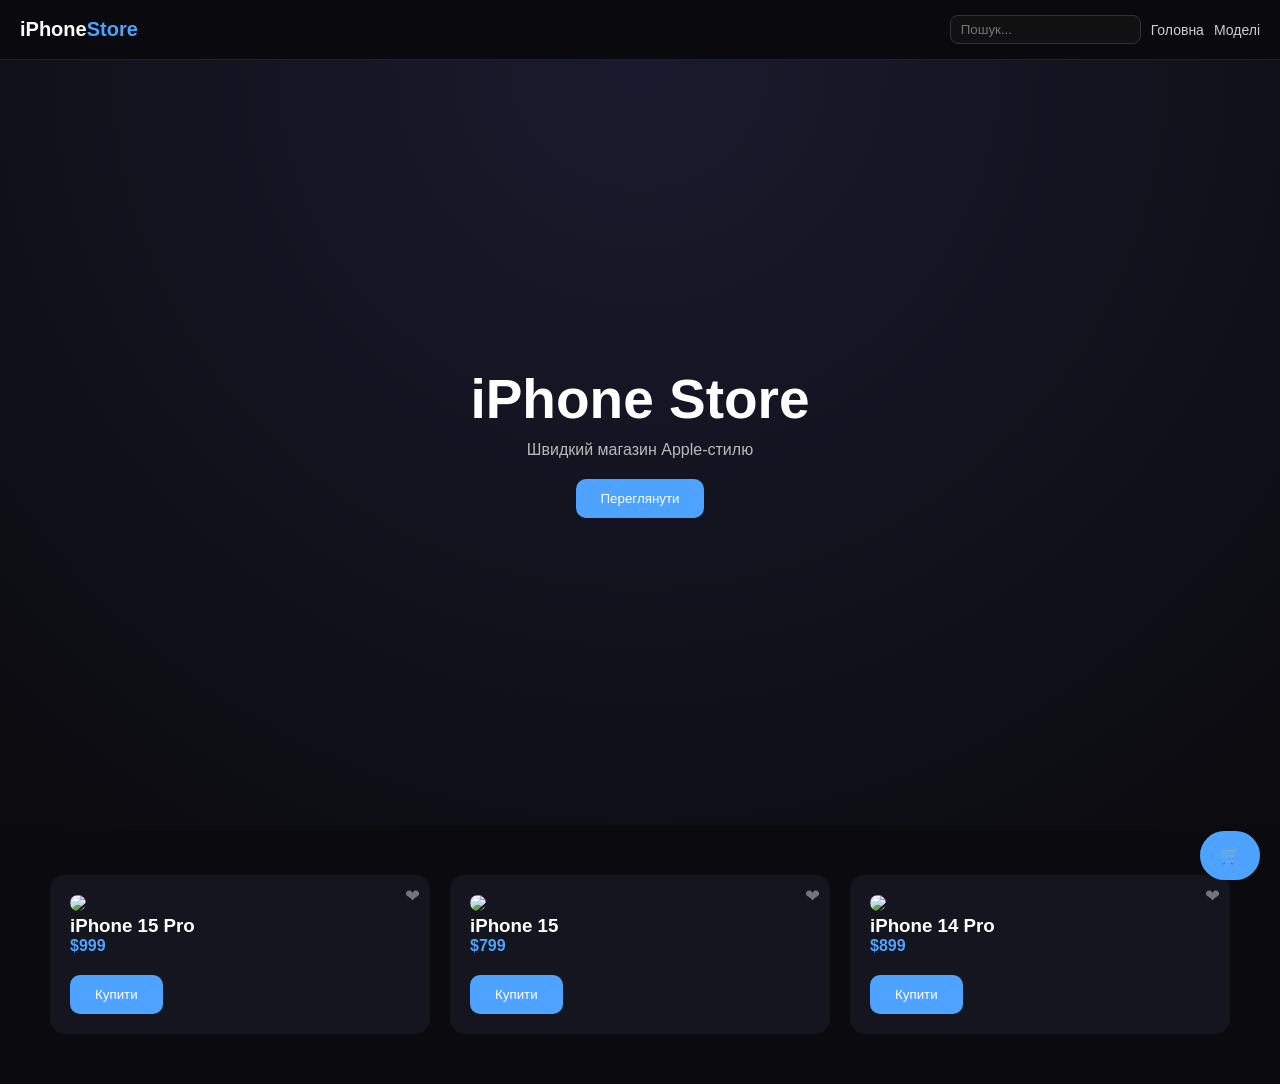
==== index.html @ c842902f "Add files via upload" ====
<!DOCTYPE html>
<html lang="uk">
<head>
  <meta charset="UTF-8" />
  <meta name="viewport" content="width=device-width, initial-scale=1.0" />
  <title>iPhone Store</title>
  <style>
    *{margin:0;padding:0;box-sizing:border-box;font-family:Arial,Helvetica,sans-serif;}
    body{background:#0b0b0f;color:#fff;overflow-x:hidden;}

    header{
      position:sticky;top:0;
      background:rgba(10,10,15,0.85);
      backdrop-filter:blur(12px);
      display:flex;justify-content:space-between;align-items:center;
      padding:15px 20px;
      border-bottom:1px solid #222;
      z-index:10;
    }

    .logo{font-size:20px;font-weight:bold;}
    .logo span{color:#4da3ff;}

    nav{display:flex;align-items:center;gap:10px;flex-wrap:wrap;}

    nav button{
      background:none;border:none;color:#fff;
      cursor:pointer;font-size:14px;
      opacity:0.8;
    }

    nav button:hover{opacity:1;}

    input{
      padding:6px 10px;
      border-radius:8px;
      border:1px solid #333;
      background:#111;
      color:#fff;
    }

    .hero{
      height:85vh;
      display:flex;flex-direction:column;
      justify-content:center;align-items:center;
      text-align:center;
      background: radial-gradient(circle at top,#1a1a2e,#0b0b0f);
      transform: translateZ(0);
    }

    .hero h1{font-size:55px;}
    .hero p{opacity:0.7;margin-top:10px;}

    .btn{
      margin-top:20px;
      padding:12px 25px;
      background:#4da3ff;
      border:none;
      border-radius:10px;
      cursor:pointer;
      color:#fff;
      transition:0.25s;
    }

    .btn:hover{transform:scale(1.05);}

    .products{
      display:grid;
      grid-template-columns:repeat(auto-fit,minmax(220px,1fr));
      gap:20px;
      padding:50px;
    }

    .card{
      background:#151520;
      padding:20px;
      border-radius:15px;
      transition:0.3s;
      position:relative;
    }

    .card:hover{transform:translateY(-6px);}

    .card img{width:100%;border-radius:10px;}

    .price{color:#4da3ff;font-weight:bold;}

    .heart{
      position:absolute;
      top:10px;right:10px;
      cursor:pointer;
      font-size:18px;
      opacity:0.4;
      transition:0.2s;
    }

    .heart.active{opacity:1;color:red;}

    .cart{
      position:fixed;
      right:20px;
      bottom:20px;
      background:#4da3ff;
      padding:15px 20px;
      border-radius:50px;
      cursor:pointer;
      z-index:20;
    }

    .cart-box{
      position:fixed;
      right:20px;
      bottom:80px;
      width:300px;
      background:#111;
      border:1px solid #333;
      padding:15px;
      border-radius:10px;
      display:none;
      z-index:20;
    }

    .cart-item{
      display:flex;
      justify-content:space-between;
      margin:5px 0;
      font-size:14px;
    }

    .remove{
      cursor:pointer;
      color:#ff4d4d;
    }

    .toast{
      position:fixed;
      top:20px;
      right:20px;
      background:#4da3ff;
      padding:10px 15px;
      border-radius:8px;
      display:none;
    }

    .modal{
      position:fixed;
      top:0;left:0;width:100%;height:100%;
      background:rgba(0,0,0,0.7);
      display:none;
      align-items:center;
      justify-content:center;
    }

    .modal-content{
      background:#111;
      padding:20px;
      border-radius:10px;
      width:300px;
    }

    .modal input{
      width:100%;margin:5px 0;
    }
  </style>
</head>
<body>

<header>
  <div class="logo">iPhone<span>Store</span></div>
  <nav>
    <input id="search" placeholder="Пошук..." oninput="filterProducts()" />
    <button>Головна</button>
    <button>Моделі</button>
  </nav>
</header>

<section class="hero">
  <h1>iPhone Store</h1>
  <p>Швидкий магазин Apple-стилю</p>
  <button class="btn" onclick="scrollToProducts()">Переглянути</button>
</section>

<section class="products" id="products"></section>

<div class="cart" onclick="toggleCart()">🛒</div>
<div class="cart-box" id="cartBox">
  <h4>Кошик</h4>
  <div id="cartList"></div>
  <button class="btn" onclick="openCheckout()">Оформити</button>
</div>

<div class="toast" id="toast"></div>

<div class="modal" id="modal">
  <div class="modal-content">
    <h3>Оформлення</h3>
    <input placeholder="Ім'я" />
    <input placeholder="Телефон" />
    <button class="btn" onclick="finishOrder()">Підтвердити</button>
  </div>
</div>

<script>
const items = [
  {name:'iPhone 15 Pro',price:999},
  {name:'iPhone 15',price:799},
  {name:'iPhone 14 Pro',price:899}
];

let cart = JSON.parse(localStorage.getItem('cart')||'[]');
let favs = JSON.parse(localStorage.getItem('favs')||'[]');

function render(){
  const p = document.getElementById('products');
  p.innerHTML='';
  items.forEach(i=>{
    p.innerHTML+=`
    <div class='card' data-name='${i.name.toLowerCase()}'>
      <div class='heart ${favs.includes(i.name)?'active':''}' onclick='toggleFav("${i.name}",this)'>❤</div>
      <img src='https://via.placeholder.com/300x200'/>
      <h3>${i.name}</h3>
      <p class='price'>$${i.price}</p>
      <button class='btn' onclick='add("${i.name}")'>Купити</button>
    </div>`;
  });
}

function add(name){
  cart.push(name);
  localStorage.setItem('cart',JSON.stringify(cart));
  showToast('Додано в кошик');
  updateCart();
}

function updateCart(){
  const box=document.getElementById('cartList');
  box.innerHTML='';
  cart.forEach((c,i)=>{
    box.innerHTML+=`<div class='cart-item'>${c}<span class='remove' onclick='removeItem(${i})'>✖</span></div>`;
  });
}

function removeItem(i){
  cart.splice(i,1);
  localStorage.setItem('cart',JSON.stringify(cart));
  updateCart();
}

function toggleCart(){
  const b=document.getElementById('cartBox');
  b.style.display=b.style.display==='block'?'none':'block';
}

function scrollToProducts(){
  document.getElementById('products').scrollIntoView({behavior:'smooth'});
}

function toggleFav(name,el){
  if(favs.includes(name)) favs=favs.filter(f=>f!==name);
  else favs.push(name);
  localStorage.setItem('favs',JSON.stringify(favs));
  el.classList.toggle('active');
}

function filterProducts(){
  let v=document.getElementById('search').value.toLowerCase();
  document.querySelectorAll('.card').forEach(c=>{
    c.style.display=c.dataset.name.includes(v)?'block':'none';
  });
}

function showToast(t){
  let el=document.getElementById('toast');
  el.innerText=t;
  el.style.display='block';
  setTimeout(()=>el.style.display='none',1500);
}

function openCheckout(){
  document.getElementById('modal').style.display='flex';
}

function finishOrder(){
  cart=[];
  localStorage.removeItem('cart');
  updateCart();
  document.getElementById('modal').style.display='none';
  showToast('Замовлення оформлено');
}

render();
updateCart();
</script>

</body>
</html>
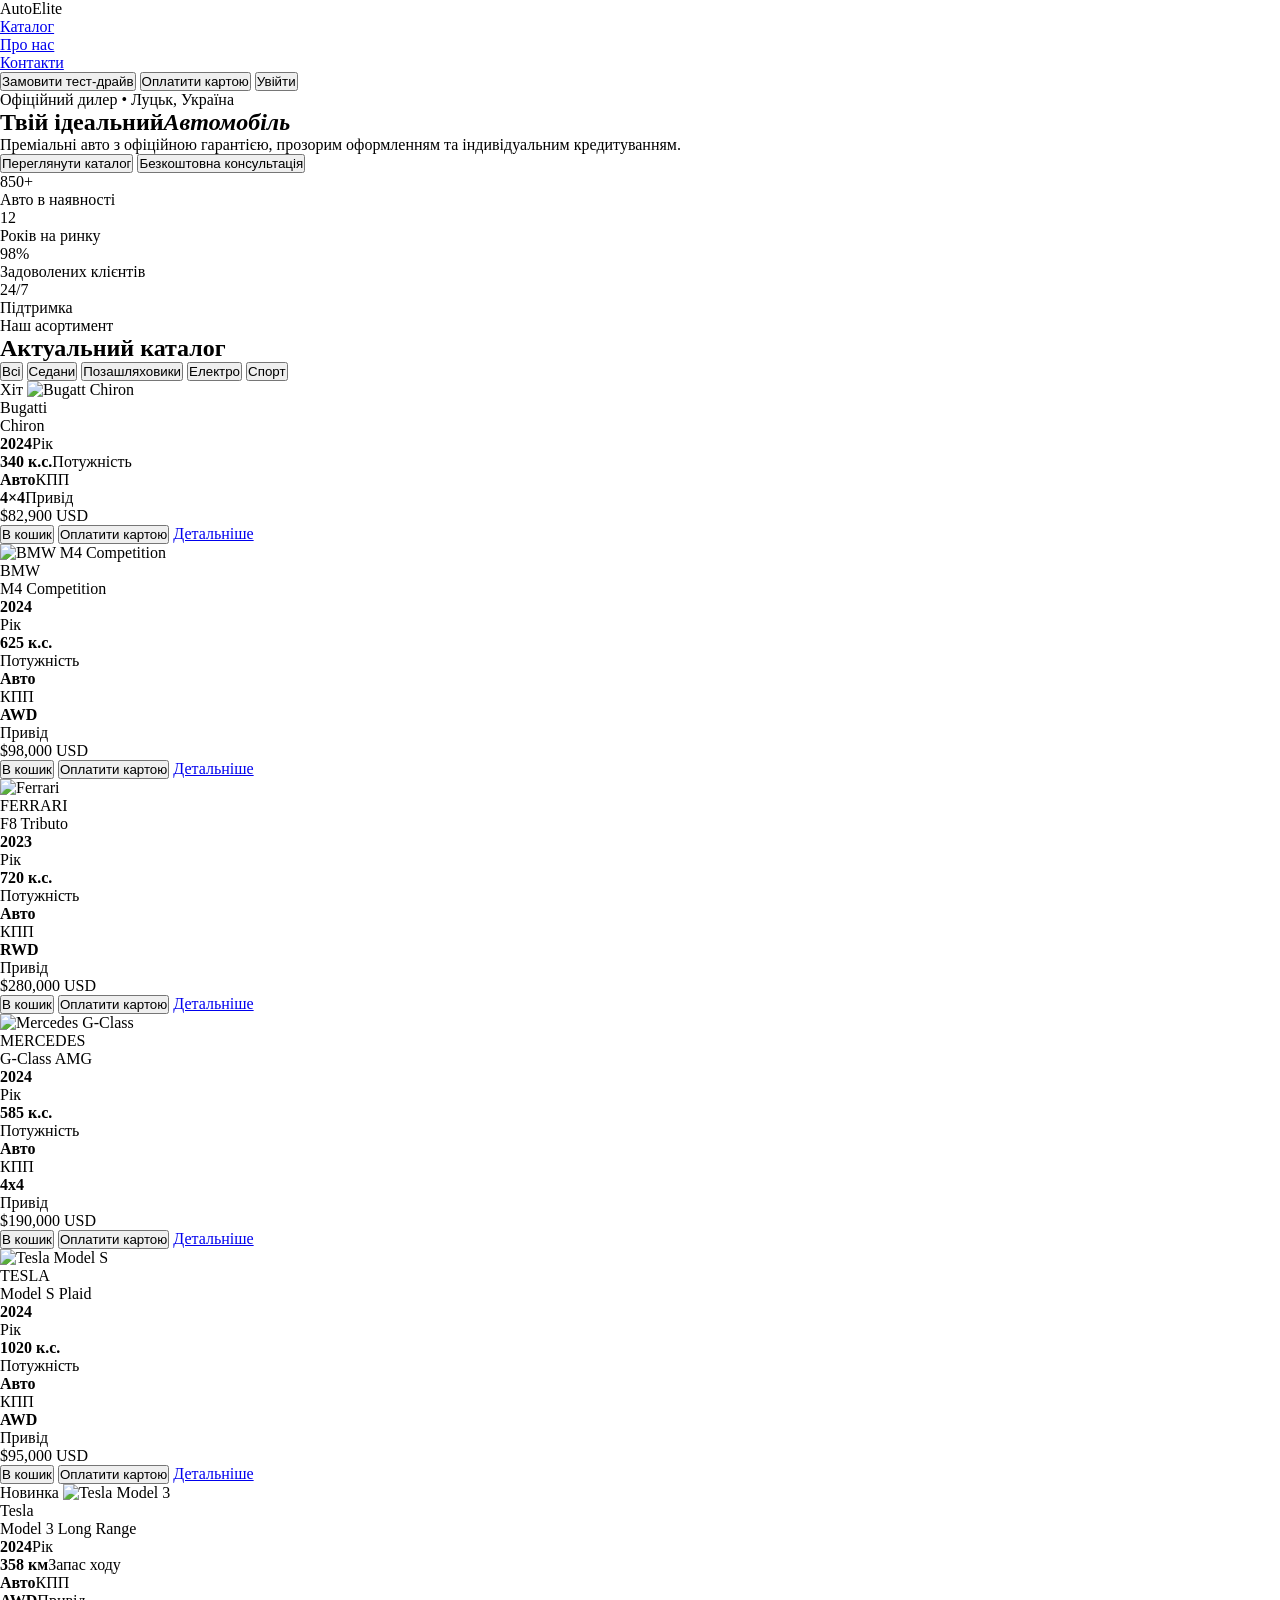
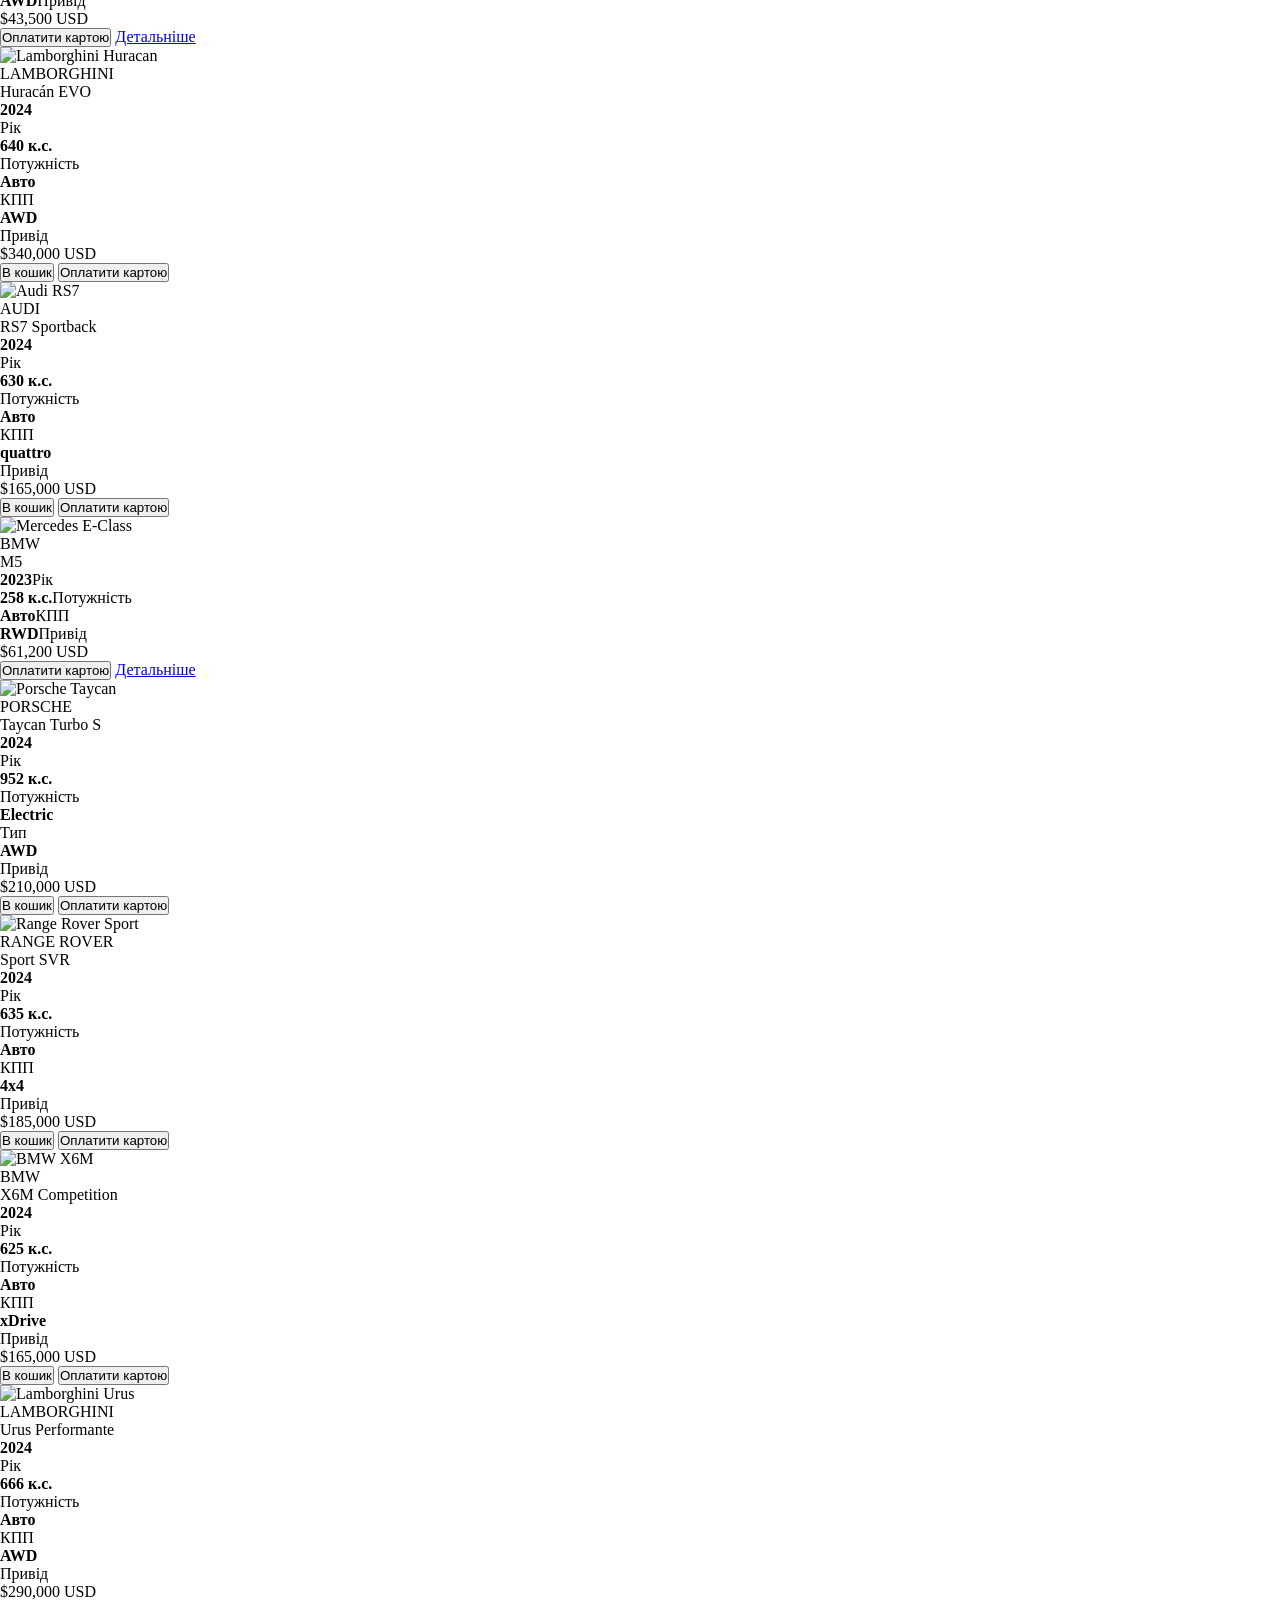
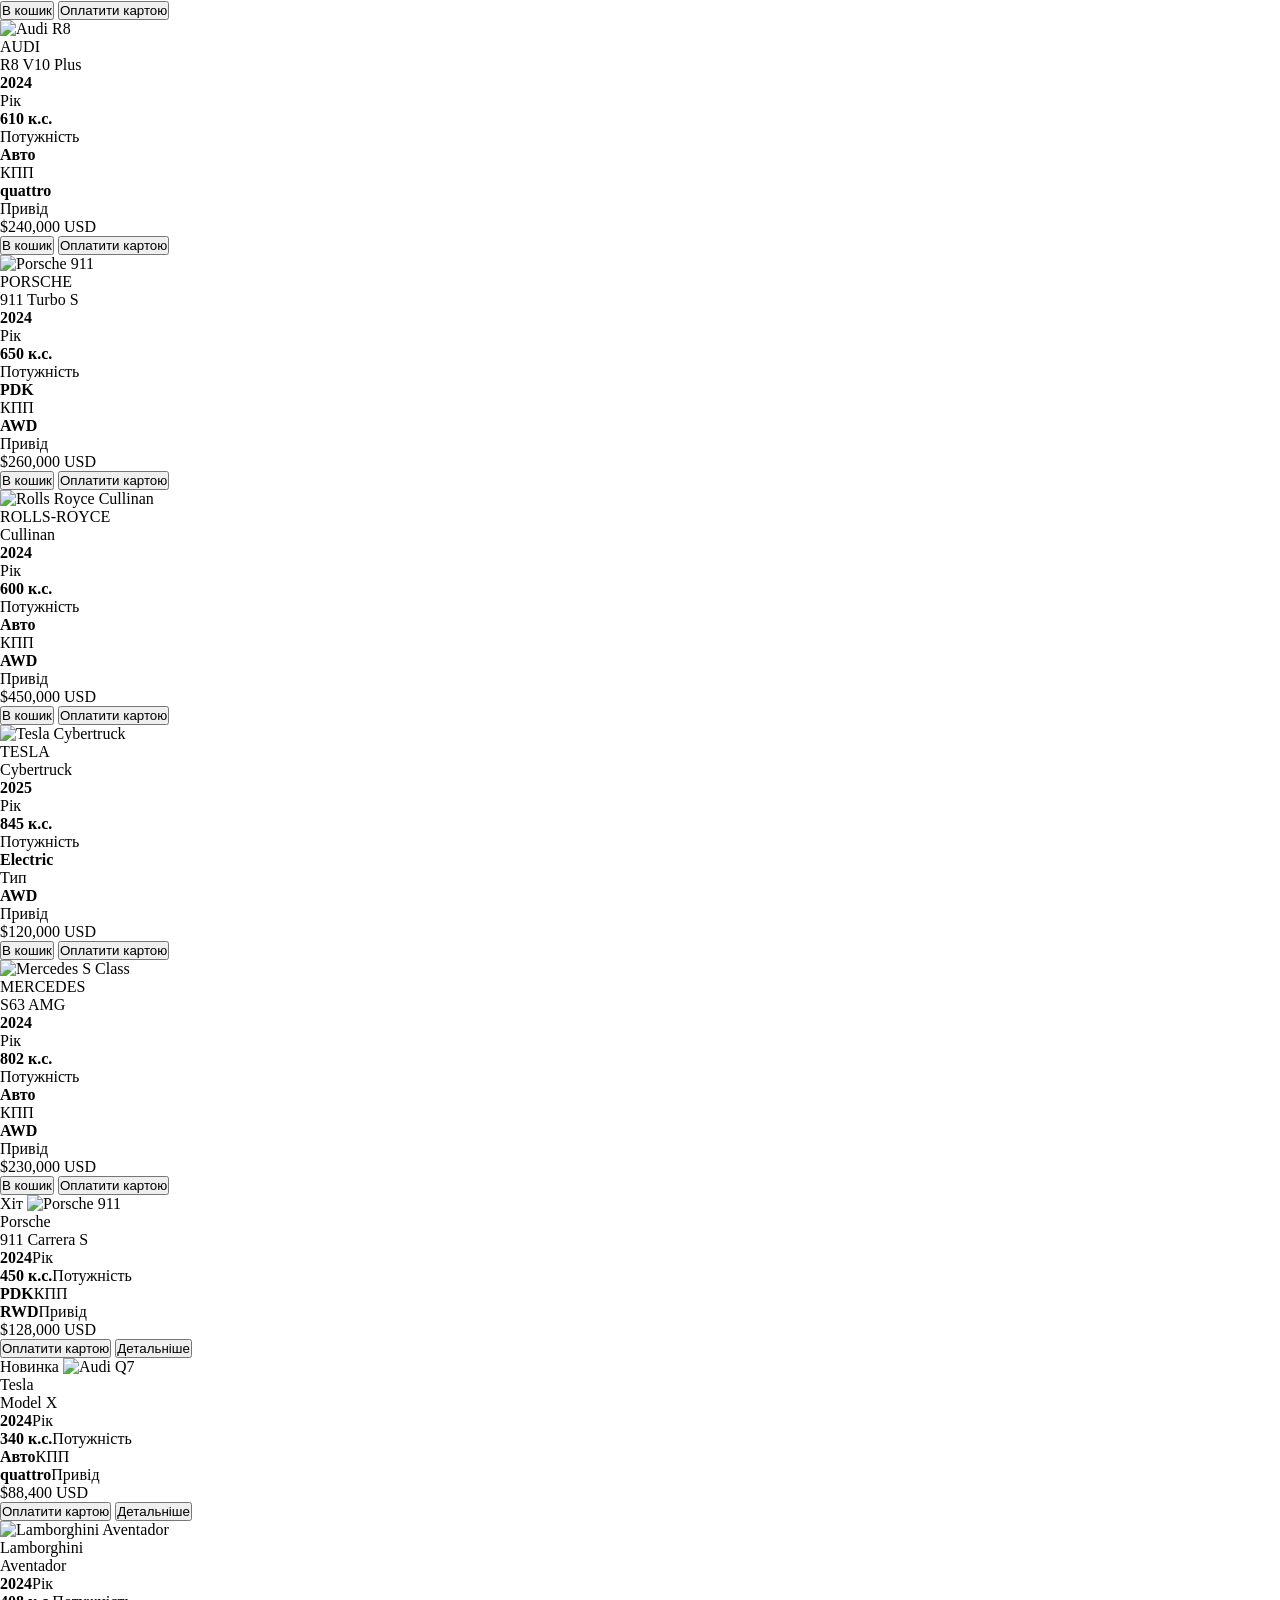
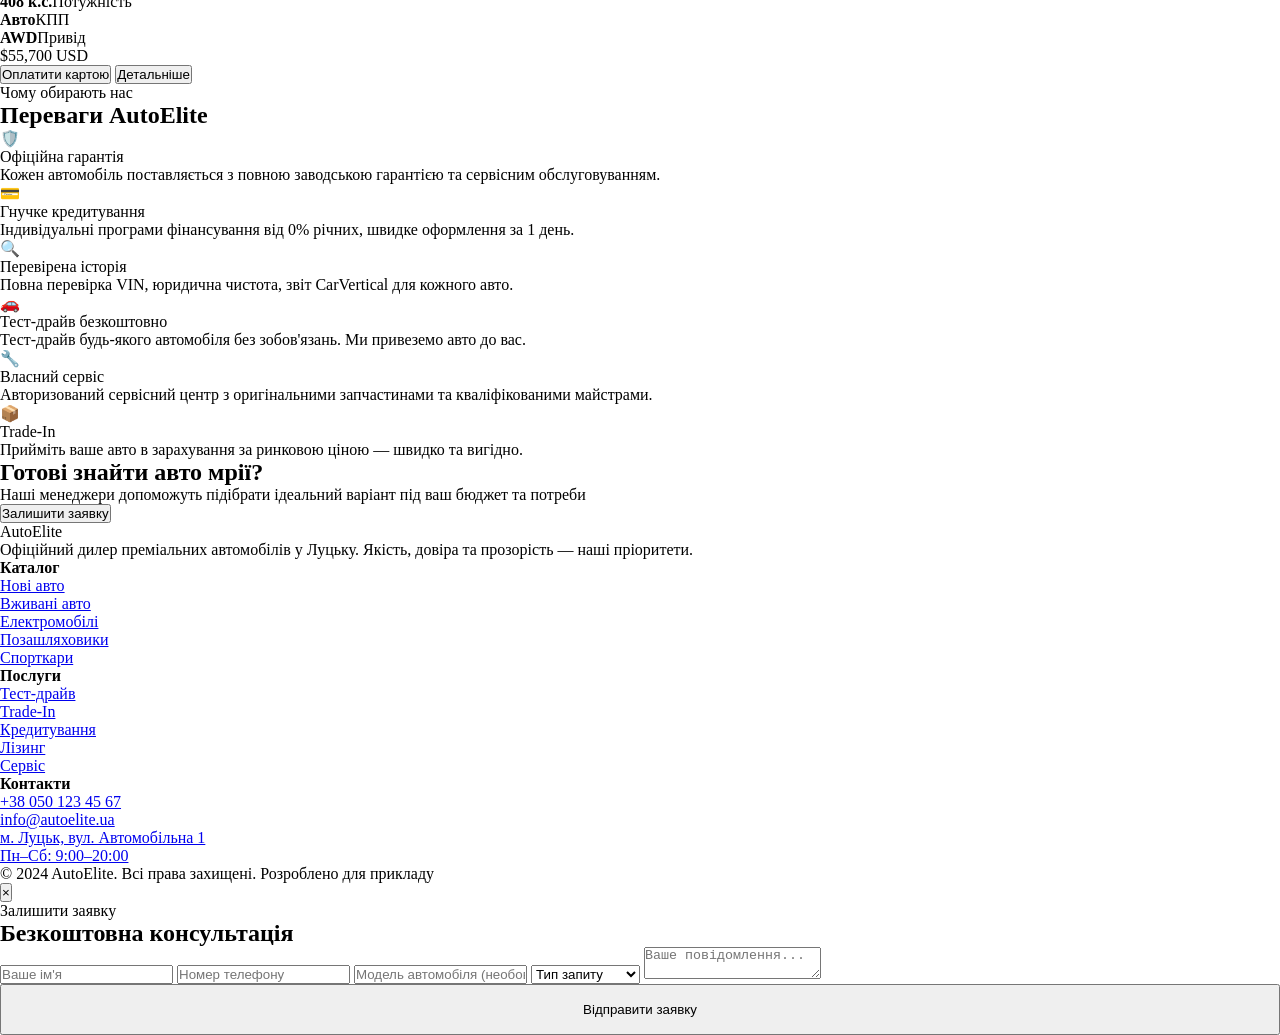
==== commit 4e28a033: "Add files via upload" ====
--- a/index.html
+++ b/index.html
@@ -1,296 +1,843 @@
 <!DOCTYPE html>
 <html lang="uk">
 <head>
-  <meta charset="UTF-8" />
-  <meta name="viewport" content="width=device-width, initial-scale=1.0" />
-  <title>iPhone Store</title>
-  <style>
-    *{margin:0;padding:0;box-sizing:border-box;font-family:Arial,Helvetica,sans-serif;}
-    body{background:#0b0b0f;color:#fff;overflow-x:hidden;}
-
-    header{
-      position:sticky;top:0;
-      background:rgba(10,10,15,0.85);
-      backdrop-filter:blur(12px);
-      display:flex;justify-content:space-between;align-items:center;
-      padding:15px 20px;
-      border-bottom:1px solid #222;
-      z-index:10;
-    }
-
-    .logo{font-size:20px;font-weight:bold;}
-    .logo span{color:#4da3ff;}
-
-    nav{display:flex;align-items:center;gap:10px;flex-wrap:wrap;}
-
-    nav button{
-      background:none;border:none;color:#fff;
-      cursor:pointer;font-size:14px;
-      opacity:0.8;
-    }
-
-    nav button:hover{opacity:1;}
-
-    input{
-      padding:6px 10px;
-      border-radius:8px;
-      border:1px solid #333;
-      background:#111;
-      color:#fff;
-    }
-
-    .hero{
-      height:85vh;
-      display:flex;flex-direction:column;
-      justify-content:center;align-items:center;
-      text-align:center;
-      background: radial-gradient(circle at top,#1a1a2e,#0b0b0f);
-      transform: translateZ(0);
-    }
-
-    .hero h1{font-size:55px;}
-    .hero p{opacity:0.7;margin-top:10px;}
-
-    .btn{
-      margin-top:20px;
-      padding:12px 25px;
-      background:#4da3ff;
-      border:none;
-      border-radius:10px;
-      cursor:pointer;
-      color:#fff;
-      transition:0.25s;
-    }
-
-    .btn:hover{transform:scale(1.05);}
-
-    .products{
-      display:grid;
-      grid-template-columns:repeat(auto-fit,minmax(220px,1fr));
-      gap:20px;
-      padding:50px;
-    }
-
-    .card{
-      background:#151520;
-      padding:20px;
-      border-radius:15px;
-      transition:0.3s;
-      position:relative;
-    }
-
-    .card:hover{transform:translateY(-6px);}
-
-    .card img{width:100%;border-radius:10px;}
-
-    .price{color:#4da3ff;font-weight:bold;}
-
-    .heart{
-      position:absolute;
-      top:10px;right:10px;
-      cursor:pointer;
-      font-size:18px;
-      opacity:0.4;
-      transition:0.2s;
-    }
-
-    .heart.active{opacity:1;color:red;}
-
-    .cart{
-      position:fixed;
-      right:20px;
-      bottom:20px;
-      background:#4da3ff;
-      padding:15px 20px;
-      border-radius:50px;
-      cursor:pointer;
-      z-index:20;
-    }
-
-    .cart-box{
-      position:fixed;
-      right:20px;
-      bottom:80px;
-      width:300px;
-      background:#111;
-      border:1px solid #333;
-      padding:15px;
-      border-radius:10px;
-      display:none;
-      z-index:20;
-    }
-
-    .cart-item{
-      display:flex;
-      justify-content:space-between;
-      margin:5px 0;
-      font-size:14px;
-    }
-
-    .remove{
-      cursor:pointer;
-      color:#ff4d4d;
-    }
-
-    .toast{
-      position:fixed;
-      top:20px;
-      right:20px;
-      background:#4da3ff;
-      padding:10px 15px;
-      border-radius:8px;
-      display:none;
-    }
-
-    .modal{
-      position:fixed;
-      top:0;left:0;width:100%;height:100%;
-      background:rgba(0,0,0,0.7);
-      display:none;
-      align-items:center;
-      justify-content:center;
-    }
-
-    .modal-content{
-      background:#111;
-      padding:20px;
-      border-radius:10px;
-      width:300px;
-    }
-
-    .modal input{
-      width:100%;margin:5px 0;
-    }
-  </style>
+    <link rel="stylesheet" href="style.css">
+<meta charset="UTF-8">
+<meta name="viewport" content="width=device-width, initial-scale=1.0">
+<title>AutoElite — Продаж Автомобілів</title>
+<link href="https://fonts.googleapis.com/css2?family=Bebas+Neue&family=DM+Sans:wght@300;400;500&display=swap" rel="stylesheet">
+<style>
+  *, *::before, *::after { box-sizing: border-box; margin: 0; padding: 0; }
+</style>
 </head>
 <body>
-
-<header>
-  <div class="logo">iPhone<span>Store</span></div>
-  <nav>
-    <input id="search" placeholder="Пошук..." oninput="filterProducts()" />
-    <button>Головна</button>
-    <button>Моделі</button>
-  </nav>
-</header>
-
+<nav>
+    
+  <div class="logo">Auto<span>Elite</span></div>
+  <ul class="nav-links">
+    <li><a href="#catalog">Каталог</a></li>
+    <li><a href="#why">Про нас</a></li>
+    <li><a href="#contact">Контакти</a></li>
+  </ul>
+  <button class="nav-cta" onclick="openModal()">Замовити тест-драйв</button>
+  <button class="pay-btn" onclick="openPayment()">Оплатити картою</button>
+  <button class="admin-btn" onclick="openLogin()">
+    Увійти
+</button>
+</nav>
+ 
+<!-- HERO -->
 <section class="hero">
-  <h1>iPhone Store</h1>
-  <p>Швидкий магазин Apple-стилю</p>
-  <button class="btn" onclick="scrollToProducts()">Переглянути</button>
+  <p class="hero-tag">Офіційний дилер • Луцьк, Україна</p>
+  <h1>Твій ідеальний<em>Автомобіль</em></h1>
+  <p>Преміальні авто з офіційною гарантією, прозорим оформленням та індивідуальним кредитуванням.</p>
+  <div class="hero-btns">
+    <button class="btn-primary" onclick="document.getElementById('catalog').scrollIntoView({behavior:'smooth'})">Переглянути каталог</button>
+    <button class="btn-outline" onclick="openModal()">Безкоштовна консультація</button>
+  </div>
 </section>
-
-<section class="products" id="products"></section>
-
-<div class="cart" onclick="toggleCart()">🛒</div>
-<div class="cart-box" id="cartBox">
-  <h4>Кошик</h4>
-  <div id="cartList"></div>
-  <button class="btn" onclick="openCheckout()">Оформити</button>
-</div>
-
-<div class="toast" id="toast"></div>
-
-<div class="modal" id="modal">
-  <div class="modal-content">
-    <h3>Оформлення</h3>
-    <input placeholder="Ім'я" />
-    <input placeholder="Телефон" />
-    <button class="btn" onclick="finishOrder()">Підтвердити</button>
+ 
+<!-- STATS -->
+<div class="stats">
+  <div class="stat"><div class="stat-num">850+</div><div class="stat-label">Авто в наявності</div></div>
+  <div class="stat"><div class="stat-num">12</div><div class="stat-label">Років на ринку</div></div>
+  <div class="stat"><div class="stat-num">98%</div><div class="stat-label">Задоволених клієнтів</div></div>
+  <div class="stat"><div class="stat-num">24/7</div><div class="stat-label">Підтримка</div></div>
+</div>
+ 
+<!-- CATALOG -->
+<section class="section" id="catalog">
+  <p class="section-tag">Наш асортимент</p>
+  <h2 class="section-title">Актуальний каталог</h2>
+ 
+  <div class="filters">
+    <button class="filter-btn active" onclick="filterCars('all', this)">Всі</button>
+    <button class="filter-btn" onclick="filterCars('sedan', this)">Седани</button>
+    <button class="filter-btn" onclick="filterCars('suv', this)">Позашляховики</button>
+    <button class="filter-btn" onclick="filterCars('electric', this)">Електро</button>
+    <button class="filter-btn" onclick="filterCars('sport', this)">Спорт</button>
   </div>
-</div>
-
+ 
+  <div class="cars-grid" id="carsGrid">
+ 
+    <div class="car-card" data-type="sport">
+      <span class="badge-hot">Хіт</span>
+      <img class="car-img" src="https://images.unsplash.com/photo-1544636331-e26879cd4d9b?w=700&q=80" alt="Bugatt Chiron">
+      <div class="car-body">
+        <div class="car-make">Bugatti</div>
+        <div class="car-name">Chiron</div>
+        <div class="car-specs">
+          <div class="car-spec"><strong>2024</strong>Рік</div>
+          <div class="car-spec"><strong>340 к.с.</strong>Потужність</div>
+          <div class="car-spec"><strong>Авто</strong>КПП</div>
+          <div class="car-spec"><strong>4×4</strong>Привід</div>
+        </div>
+        <div class="car-footer">
+          <div class="car-price">$82,900 <span>USD</span></div>
+          <button class="cart-btn" onclick="addToCart('BMW M5')">
+    В кошик
+</button>
+    
+          <button class="pay-btn" onclick="goToPayment()">
+    Оплатити картою
+</button>
+          <a href="car.html" class="details-btn">Детальніше</a>
+        </div>
+      </div>
+    </div>
+ <div class="car-card" data-type="sport">
+    <img class="car-img" src="https://images.unsplash.com/photo-1617531653332-bd46c24f2068?q=80&w=1200&auto=format&fit=crop" alt="BMW M4 Competition">
+
+    <div class="car-body">
+        <div class="car-make">BMW</div>
+        <div class="car-name">M4 Competition </div>
+
+        <div class="car-specs">
+            <div class="car-spec"><strong>2024</strong><br>Рік</div>
+            <div class="car-spec"><strong>625 к.с.</strong><br>Потужність</div>
+            <div class="car-spec"><strong>Авто</strong><br>КПП</div>
+            <div class="car-spec"><strong>AWD</strong><br>Привід</div>
+        </div>
+
+        <div class="car-footer">
+            <div class="car-price">$98,000 <span>USD</span></div>
+
+            <button class="cart-btn" onclick="addToCart('BMW M5 Competition')">
+                В кошик
+            </button>
+
+            <button class="pay-btn" onclick="openPayment()">
+                Оплатити картою
+            </button>
+
+            <a href="car.html" class="details-btn">
+                Детальніше
+            </a>
+        </div>
+    </div>
+</div>
+<div class="car-card" data-type="sport">
+    <img class="car-img" src="https://images.unsplash.com/photo-1592198084033-aade902d1aae?q=80&w=1200&auto=format&fit=crop" alt="Ferrari">
+    <div class="car-body">
+        <div class="car-make">FERRARI</div>
+        <div class="car-name">F8 Tributo</div>
+        <div class="car-specs">
+            <div class="car-spec"><strong>2023</strong><br>Рік</div>
+            <div class="car-spec"><strong>720 к.с.</strong><br>Потужність</div>
+            <div class="car-spec"><strong>Авто</strong><br>КПП</div>
+            <div class="car-spec"><strong>RWD</strong><br>Привід</div>
+        </div>
+        <div class="car-footer">
+            <div class="car-price">$280,000 <span>USD</span></div>
+            <button class="cart-btn" onclick="addToCart('Ferrari F8 Tributo')">В кошик</button>
+            <button class="pay-btn" onclick="openPayment()">Оплатити картою</button>
+            <a href="car.html" class="details-btn">Детальніше</a>
+        </div>
+    </div>
+</div>
+
+<div class="car-card" data-type="suv">
+    <img class="car-img" src="https://images.pexels.com/photos/9927973/pexels-photo-9927973.jpeg" alt="Mercedes G-Class">
+    <div class="car-body">
+        <div class="car-make">MERCEDES</div>
+        <div class="car-name">G-Class AMG</div>
+        <div class="car-specs">
+            <div class="car-spec"><strong>2024</strong><br>Рік</div>
+            <div class="car-spec"><strong>585 к.с.</strong><br>Потужність</div>
+            <div class="car-spec"><strong>Авто</strong><br>КПП</div>
+            <div class="car-spec"><strong>4x4</strong><br>Привід</div>
+        </div>
+        <div class="car-footer">
+            <div class="car-price">$190,000 <span>USD</span></div>
+            <button class="cart-btn" onclick="addToCart('Mercedes G-Class AMG')">В кошик</button>
+            <button class="pay-btn" onclick="openPayment()">Оплатити картою</button>
+            <a href="car.html" class="details-btn">Детальніше</a>
+        </div>
+    </div>
+</div>
+
+<div class="car-card" data-type="electric">
+    <img class="car-img" src="https://images.unsplash.com/photo-1560958089-b8a1929cea89?q=80&w=1200&auto=format&fit=crop" alt="Tesla Model S">
+    <div class="car-body">
+        <div class="car-make">TESLA</div>
+        <div class="car-name">Model S Plaid</div>
+        <div class="car-specs">
+            <div class="car-spec"><strong>2024</strong><br>Рік</div>
+            <div class="car-spec"><strong>1020 к.с.</strong><br>Потужність</div>
+            <div class="car-spec"><strong>Авто</strong><br>КПП</div>
+            <div class="car-spec"><strong>AWD</strong><br>Привід</div>
+        </div>
+        <div class="car-footer">
+            <div class="car-price">$95,000 <span>USD</span></div>
+            <button class="cart-btn" onclick="addToCart('Tesla Model S Plaid')">В кошик</button>
+            <button class="pay-btn" onclick="openPayment()">Оплатити картою</button>
+            <a href="car.html" class="details-btn">Детальніше</a>
+        </div>
+    </div>
+</div>
+    <div class="car-card" data-type="electric">
+      <span class="badge-new">Новинка</span>
+      <img class="car-img" src="https://images.unsplash.com/photo-1617788138017-80ad40651399?w=700&q=80" alt="Tesla Model 3">
+      <div class="car-body">
+        <div class="car-make">Tesla</div>
+        <div class="car-name">Model 3 Long Range</div>
+        <div class="car-specs">
+          <div class="car-spec"><strong>2024</strong>Рік</div>
+          <div class="car-spec"><strong>358 км</strong>Запас ходу</div>
+          <div class="car-spec"><strong>Авто</strong>КПП</div>
+          <div class="car-spec"><strong>AWD</strong>Привід</div>
+        </div>
+        <div class="car-footer">
+          <div class="car-price">$43,500 <span>USD</span></div>
+           <button class="pay-btn" onclick="goToPayment()">
+    Оплатити картою
+</button>
+          <a href="car.html" class="details-btn">Детальніше</a>
+        </div>
+      </div>
+    </div>
+ <div class="car-card" data-type="sport">
+
+    <img class="car-img"
+    src="https://images.pexels.com/photos/10916456/pexels-photo-10916456.jpeg"
+    alt="Lamborghini Huracan">
+
+    <div class="car-body">
+
+        <div class="car-make">LAMBORGHINI</div>
+        <div class="car-name">Huracán EVO</div>
+
+        <div class="car-specs">
+            <div class="car-spec"><strong>2024</strong><br>Рік</div>
+            <div class="car-spec"><strong>640 к.с.</strong><br>Потужність</div>
+            <div class="car-spec"><strong>Авто</strong><br>КПП</div>
+            <div class="car-spec"><strong>AWD</strong><br>Привід</div>
+        </div>
+
+        <div class="car-footer">
+
+            <div class="car-price">
+                $340,000 <span>USD</span>
+            </div>
+
+            <button class="cart-btn" onclick="addToCart('Lamborghini Huracan EVO')">
+                В кошик
+            </button>
+
+            <button class="pay-btn" onclick="openPayment()">
+                Оплатити картою
+            </button>
+
+        </div>
+
+    </div>
+
+</div>
+<div class="car-card" data-type="sport">
+
+    <img class="car-img"
+    src="https://images.pexels.com/photos/17217569/pexels-photo-17217569.jpeg"
+    alt="Audi RS7">
+
+    <div class="car-body">
+
+        <div class="car-make">AUDI</div>
+        <div class="car-name">RS7 Sportback</div>
+
+        <div class="car-specs">
+            <div class="car-spec"><strong>2024</strong><br>Рік</div>
+            <div class="car-spec"><strong>630 к.с.</strong><br>Потужність</div>
+            <div class="car-spec"><strong>Авто</strong><br>КПП</div>
+            <div class="car-spec"><strong>quattro</strong><br>Привід</div>
+        </div>
+
+        <div class="car-footer">
+
+            <div class="car-price">
+                $165,000 <span>USD</span>
+            </div>
+
+            <button class="cart-btn" onclick="addToCart('Audi RS7')">
+                В кошик
+            </button>
+
+            <button class="pay-btn" onclick="openPayment()">
+                Оплатити картою
+            </button>
+
+        </div>
+
+    </div>
+
+</div>
+    <div class="car-card" data-type="sport">
+      <img class="car-img" src="https://images.unsplash.com/photo-1555215695-3004980ad54e?w=700&q=80" alt="Mercedes E-Class">
+      <div class="car-body">
+        <div class="car-make">BMW</div>
+        <div class="car-name">M5</div>
+        <div class="car-specs">
+          <div class="car-spec"><strong>2023</strong>Рік</div>
+          <div class="car-spec"><strong>258 к.с.</strong>Потужність</div>
+          <div class="car-spec"><strong>Авто</strong>КПП</div>
+          <div class="car-spec"><strong>RWD</strong>Привід</div>
+        </div>
+        <div class="car-footer">
+          <div class="car-price">$61,200 <span>USD</span></div>
+           <button class="pay-btn" onclick="goToPayment()">
+    Оплатити картою
+</button>
+          <a href="car.html" class="details-btn">Детальніше</a>
+        </div>
+      </div>
+    </div>
+     <div class="car-card" data-type="electric">
+
+    <img class="car-img"
+    src="https://images.pexels.com/photos/18621506/pexels-photo-18621506.jpeg"
+    alt="Porsche Taycan">
+
+    <div class="car-body">
+
+        <div class="car-make">PORSCHE</div>
+        <div class="car-name">Taycan Turbo S</div>
+
+        <div class="car-specs">
+            <div class="car-spec"><strong>2024</strong><br>Рік</div>
+            <div class="car-spec"><strong>952 к.с.</strong><br>Потужність</div>
+            <div class="car-spec"><strong>Electric</strong><br>Тип</div>
+            <div class="car-spec"><strong>AWD</strong><br>Привід</div>
+        </div>
+
+        <div class="car-footer">
+
+            <div class="car-price">
+                $210,000 <span>USD</span>
+            </div>
+
+            <button class="cart-btn" onclick="addToCart('Porsche Taycan Turbo S')">
+                В кошик
+            </button>
+
+            <button class="pay-btn" onclick="openPayment()">
+                Оплатити картою
+            </button>
+
+        </div>
+
+    </div>
+
+</div>
+<div class="car-card" data-type="suv">
+
+    <img class="car-img"
+    src="https://images.pexels.com/photos/28496683/pexels-photo-28496683.jpeg"
+    alt="Range Rover Sport">
+
+    <div class="car-body">
+
+        <div class="car-make">RANGE ROVER</div>
+        <div class="car-name">Sport SVR</div>
+
+        <div class="car-specs">
+            <div class="car-spec"><strong>2024</strong><br>Рік</div>
+            <div class="car-spec"><strong>635 к.с.</strong><br>Потужність</div>
+            <div class="car-spec"><strong>Авто</strong><br>КПП</div>
+            <div class="car-spec"><strong>4x4</strong><br>Привід</div>
+        </div>
+
+        <div class="car-footer">
+
+            <div class="car-price">
+                $185,000 <span>USD</span>
+            </div>
+
+            <button class="cart-btn" onclick="addToCart('Range Rover Sport SVR')">
+                В кошик
+            </button>
+
+            <button class="pay-btn" onclick="openPayment()">
+                Оплатити картою
+            </button>
+
+        </div>
+
+    </div>
+
+</div>
+<div class="car-card" data-type="suv">
+
+    <img class="car-img"
+    src="https://images.pexels.com/photos/10186990/pexels-photo-10186990.jpeg"
+    alt="BMW X6M">
+
+    <div class="car-body">
+
+        <div class="car-make">BMW</div>
+        <div class="car-name">X6M Competition</div>
+
+        <div class="car-specs">
+            <div class="car-spec"><strong>2024</strong><br>Рік</div>
+            <div class="car-spec"><strong>625 к.с.</strong><br>Потужність</div>
+            <div class="car-spec"><strong>Авто</strong><br>КПП</div>
+            <div class="car-spec"><strong>xDrive</strong><br>Привід</div>
+        </div>
+
+        <div class="car-footer">
+
+            <div class="car-price">
+                $165,000 <span>USD</span>
+            </div>
+
+            <button class="cart-btn" onclick="addToCart('BMW X6M Competition')">
+                В кошик
+            </button>
+
+            <button class="pay-btn" onclick="openPayment()">
+                Оплатити картою
+            </button>
+
+        </div>
+
+    </div>
+
+</div>
+
+<div class="car-card" data-type="sport">
+
+    <img class="car-img"
+    src="https://images.pexels.com/photos/29603045/pexels-photo-29603045.jpeg"
+    alt="Lamborghini Urus">
+
+    <div class="car-body">
+
+        <div class="car-make">LAMBORGHINI</div>
+        <div class="car-name">Urus Performante</div>
+
+        <div class="car-specs">
+            <div class="car-spec"><strong>2024</strong><br>Рік</div>
+            <div class="car-spec"><strong>666 к.с.</strong><br>Потужність</div>
+            <div class="car-spec"><strong>Авто</strong><br>КПП</div>
+            <div class="car-spec"><strong>AWD</strong><br>Привід</div>
+        </div>
+
+        <div class="car-footer">
+
+            <div class="car-price">
+                $290,000 <span>USD</span>
+            </div>
+
+            <button class="cart-btn" onclick="addToCart('Lamborghini Urus')">
+                В кошик
+            </button>
+
+            <button class="pay-btn" onclick="openPayment()">
+                Оплатити картою
+            </button>
+
+        </div>
+
+    </div>
+
+</div>
+
+<div class="car-card" data-type="sport">
+    <img class="car-img" src="https://images.pexels.com/photos/30256931/pexels-photo-30256931.jpeg" alt="Audi R8">
+
+    <div class="car-body">
+        <div class="car-make">AUDI</div>
+        <div class="car-name">R8 V10 Plus</div>
+
+        <div class="car-specs">
+            <div class="car-spec"><strong>2024</strong><br>Рік</div>
+            <div class="car-spec"><strong>610 к.с.</strong><br>Потужність</div>
+            <div class="car-spec"><strong>Авто</strong><br>КПП</div>
+            <div class="car-spec"><strong>quattro</strong><br>Привід</div>
+        </div>
+
+        <div class="car-footer">
+            <div class="car-price">$240,000 <span>USD</span></div>
+
+            <button class="cart-btn" onclick="addToCart('Audi R8')">
+                В кошик
+            </button>
+
+            <button class="pay-btn" onclick="openPayment()">
+                Оплатити картою
+            </button>
+        </div>
+    </div>
+</div>
+
+
+<div class="car-card" data-type="sport">
+    <img class="car-img" src="https://images.pexels.com/photos/14085019/pexels-photo-14085019.jpeg" alt="Porsche 911">
+
+    <div class="car-body">
+        <div class="car-make">PORSCHE</div>
+        <div class="car-name">911 Turbo S</div>
+
+        <div class="car-specs">
+            <div class="car-spec"><strong>2024</strong><br>Рік</div>
+            <div class="car-spec"><strong>650 к.с.</strong><br>Потужність</div>
+            <div class="car-spec"><strong>PDK</strong><br>КПП</div>
+            <div class="car-spec"><strong>AWD</strong><br>Привід</div>
+        </div>
+
+        <div class="car-footer">
+            <div class="car-price">$260,000 <span>USD</span></div>
+
+            <button class="cart-btn" onclick="addToCart('Porsche 911 Turbo S')">
+                В кошик
+            </button>
+
+            <button class="pay-btn" onclick="openPayment()">
+                Оплатити картою
+            </button>
+        </div>
+    </div>
+</div>
+
+
+<div class="car-card" data-type="suv">
+    <img class="car-img" src="https://images.pexels.com/photos/3764984/pexels-photo-3764984.jpeg" alt="Rolls Royce Cullinan">
+
+    <div class="car-body">
+        <div class="car-make">ROLLS-ROYCE</div>
+        <div class="car-name">Cullinan</div>
+
+        <div class="car-specs">
+            <div class="car-spec"><strong>2024</strong><br>Рік</div>
+            <div class="car-spec"><strong>600 к.с.</strong><br>Потужність</div>
+            <div class="car-spec"><strong>Авто</strong><br>КПП</div>
+            <div class="car-spec"><strong>AWD</strong><br>Привід</div>
+        </div>
+
+        <div class="car-footer">
+            <div class="car-price">$450,000 <span>USD</span></div>
+
+            <button class="cart-btn" onclick="addToCart('Rolls Royce Cullinan')">
+                В кошик
+            </button>
+
+            <button class="pay-btn" onclick="openPayment()">
+                Оплатити картою
+            </button>
+        </div>
+    </div>
+</div>
+
+
+<div class="car-card" data-type="electric">
+    <img class="car-img" src="https://images.pexels.com/photos/19052331/pexels-photo-19052331.jpeg" alt="Tesla Cybertruck">
+
+    <div class="car-body">
+        <div class="car-make">TESLA</div>
+        <div class="car-name">Cybertruck</div>
+
+        <div class="car-specs">
+            <div class="car-spec"><strong>2025</strong><br>Рік</div>
+            <div class="car-spec"><strong>845 к.с.</strong><br>Потужність</div>
+            <div class="car-spec"><strong>Electric</strong><br>Тип</div>
+            <div class="car-spec"><strong>AWD</strong><br>Привід</div>
+        </div>
+
+        <div class="car-footer">
+            <div class="car-price">$120,000 <span>USD</span></div>
+
+            <button class="cart-btn" onclick="addToCart('Tesla Cybertruck')">
+                В кошик
+            </button>
+
+            <button class="pay-btn" onclick="openPayment()">
+                Оплатити картою
+            </button>
+        </div>
+    </div>
+</div>
+
+
+<div class="car-card" data-type="sedan">
+    <img class="car-img" src="https://images.pexels.com/photos/17259570/pexels-photo-17259570.jpeg" alt="Mercedes S Class">
+
+    <div class="car-body">
+        <div class="car-make">MERCEDES</div>
+        <div class="car-name">S63 AMG</div>
+
+        <div class="car-specs">
+            <div class="car-spec"><strong>2024</strong><br>Рік</div>
+            <div class="car-spec"><strong>802 к.с.</strong><br>Потужність</div>
+            <div class="car-spec"><strong>Авто</strong><br>КПП</div>
+            <div class="car-spec"><strong>AWD</strong><br>Привід</div>
+        </div>
+
+        <div class="car-footer">
+            <div class="car-price">$230,000 <span>USD</span></div>
+
+            <button class="cart-btn" onclick="addToCart('Mercedes S63 AMG')">
+                В кошик
+            </button>
+
+            <button class="pay-btn" onclick="openPayment()">
+                Оплатити картою
+            </button>
+        </div>
+    </div>
+</div>
+    <div class="car-card" data-type="sport">
+      <span class="badge-hot">Хіт</span>
+      <img class="car-img" src="https://images.unsplash.com/photo-1503376780353-7e6692767b70?w=700&q=80" alt="Porsche 911">
+      <div class="car-body">
+        <div class="car-make">Porsche</div>
+        <div class="car-name">911 Carrera S</div>
+        <div class="car-specs">
+          <div class="car-spec"><strong>2024</strong>Рік</div>
+          <div class="car-spec"><strong>450 к.с.</strong>Потужність</div>
+          <div class="car-spec"><strong>PDK</strong>КПП</div>
+          <div class="car-spec"><strong>RWD</strong>Привід</div>
+        </div>
+        <div class="car-footer">
+          <div class="car-price">$128,000 <span>USD</span></div>
+           <button class="pay-btn" onclick="goToPayment()">
+    Оплатити картою
+</button>
+          <button class="car-btn" onclick="openModal('Porsche 911 Carrera S')">Детальніше</button>
+        </div>
+      </div>
+    </div>
+ 
+    <div class="car-card" data-type="electric">
+      <span class="badge-new">Новинка</span>
+      <img class="car-img" src="https://images.unsplash.com/photo-1606016159991-dfe4f2746ad5?w=700&q=80" alt="Audi Q7">
+      <div class="car-body">
+        <div class="car-make">Tesla</div>
+        <div class="car-name">Model X</div>
+        <div class="car-specs">
+          <div class="car-spec"><strong>2024</strong>Рік</div>
+          <div class="car-spec"><strong>340 к.с.</strong>Потужність</div>
+          <div class="car-spec"><strong>Авто</strong>КПП</div>
+          <div class="car-spec"><strong>quattro</strong>Привід</div>
+        </div>
+        <div class="car-footer">
+          <div class="car-price">$88,400 <span>USD</span></div>
+           <button class="pay-btn" onclick="goToPayment()">
+    Оплатити картою
+</button>
+          <button class="car-btn" onclick="openModal('Audi Q7 55 TFSI quattro')">Детальніше</button>
+        </div>
+      </div>
+    </div>
+ 
+    <div class="car-card" data-type="sport">
+      <img class="car-img" src="https://images.unsplash.com/photo-1621135802920-133df287f89c?w=700&q=80" alt="Lamborghini Aventador">
+      <div class="car-body">
+        <div class="car-make">Lamborghini</div>
+        <div class="car-name">Aventador</div>
+        <div class="car-specs">
+          <div class="car-spec"><strong>2024</strong>Рік</div>
+          <div class="car-spec"><strong>408 к.с.</strong>Потужність</div>
+          <div class="car-spec"><strong>Авто</strong>КПП</div>
+          <div class="car-spec"><strong>AWD</strong>Привід</div>
+        </div>
+        <div class="car-footer">
+          <div class="car-price">$55,700 <span>USD</span></div>
+           <button class="pay-btn" onclick="goToPayment()">
+    Оплатити картою
+</button>
+          <button class="car-btn" onclick="openModal('Lamborghini Aventador')">Детальніше</button>
+        </div>
+      </div>
+    </div>
+ 
+  </div>
+</section>
+ 
+<!-- WHY US -->
+<section class="section" id="why">
+  <p class="section-tag">Чому обирають нас</p>
+  <h2 class="section-title">Переваги AutoElite</h2>
+  <div class="features-grid">
+    <div class="feature">
+      <span class="feature-icon">🛡️</span>
+      <div class="feature-title">Офіційна гарантія</div>
+      <p class="feature-text">Кожен автомобіль поставляється з повною заводською гарантією та сервісним обслуговуванням.</p>
+    </div>
+    <div class="feature">
+      <span class="feature-icon">💳</span>
+      <div class="feature-title">Гнучке кредитування</div>
+      <p class="feature-text">Індивідуальні програми фінансування від 0% річних, швидке оформлення за 1 день.</p>
+    </div>
+    <div class="feature">
+      <span class="feature-icon">🔍</span>
+      <div class="feature-title">Перевірена історія</div>
+      <p class="feature-text">Повна перевірка VIN, юридична чистота, звіт CarVertical для кожного авто.</p>
+    </div>
+    <div class="feature">
+      <span class="feature-icon">🚗</span>
+      <form action="https://formsumbit.com/spec555.com.ua@gmail.com" method="POST"></form>
+      <div class="feature-title">Тест-драйв безкоштовно</div>
+      <p class="feature-text">Тест-драйв будь-якого автомобіля без зобов'язань. Ми привеземо авто до вас.</p>
+    </div>
+    <div class="feature">
+      <span class="feature-icon">🔧</span>
+      <div class="feature-title">Власний сервіс</div>
+      <p class="feature-text">Авторизований сервісний центр з оригінальними запчастинами та кваліфікованими майстрами.</p>
+    </div>
+    <div class="feature">
+      <span class="feature-icon">📦</span>
+      <div class="feature-title">Trade-In</div>
+      <p class="feature-text">Прийміть ваше авто в зарахування за ринковою ціною — швидко та вигідно.</p>
+    </div>
+  </div>
+</section>
+ 
+<!-- CTA BANNER -->
+<div class="cta-banner" id="contact">
+  <h2>Готові знайти авто мрії?</h2>
+  <p>Наші менеджери допоможуть підібрати ідеальний варіант під ваш бюджет та потреби</p>
+  <button class="btn-dark" onclick="openModal()">Залишити заявку</button>
+</div>
+ 
+<!-- FOOTER -->
+<footer>
+  <div class="footer-brand">
+    <span class="logo">Auto<span>Elite</span></span>
+    <p>Офіційний дилер преміальних автомобілів у Луцьку. Якість, довіра та прозорість — наші пріоритети.</p>
+  </div>
+  <div class="footer-col">
+    <h4>Каталог</h4>
+    <ul>
+      <li><a href="#">Нові авто</a></li>
+      <li><a href="#">Вживані авто</a></li>
+      <li><a href="#">Електромобілі</a></li>
+      <li><a href="#">Позашляховики</a></li>
+      <li><a href="#">Спорткари</a></li>
+    </ul>
+  </div>
+  <div class="footer-col">
+    <h4>Послуги</h4>
+    <ul>
+      <li><a href="#">Тест-драйв</a></li>
+      <li><a href="#">Trade-In</a></li>
+      <li><a href="#">Кредитування</a></li>
+      <li><a href="#">Лізинг</a></li>
+      <li><a href="#">Сервіс</a></li>
+    </ul>
+  </div>
+  <div class="footer-col">
+    <h4>Контакти</h4>
+    <ul>
+      <li><a href="tel:+380501234567">+38 050 123 45 67</a></li>
+      <li><a href="mailto:info@autoelite.ua">info@autoelite.ua</a></li>
+      <li><a href="#">м. Луцьк, вул. Автомобільна 1</a></li>
+      <li><a href="#">Пн–Сб: 9:00–20:00</a></li>
+    </ul>
+  </div>
+</footer>
+<div class="footer-bottom">
+  <span>© 2024 AutoElite. Всі права захищені.</span>
+  <span>Розроблено для прикладу</span>
+</div>
+ 
+<!-- MODAL -->
+<div class="modal-overlay" id="modalOverlay" onclick="closeModalOutside(event)">
+  <div class="modal">
+    <button class="modal-close" onclick="closeModal()">×</button>
+    <p class="modal-tag">Залишити заявку</p>
+    <h2 class="modal-title" id="modalTitle">Безкоштовна консультація</h2>
+    <form onsubmit="submitForm(event)">
+      <input type="text" placeholder="Ваше ім'я" required>
+      <input type="tel" placeholder="Номер телефону" required>
+      <input type="text" id="carInput" placeholder="Модель автомобіля (необов'язково)">
+      <select>
+        <option value="">Тип запиту</option>
+        <option>Консультація</option>
+        <option>Тест-драйв</option>
+        <option>Кредитування</option>
+        <option>Trade-In</option>
+      </select>
+      <textarea placeholder="Ваше повідомлення..."></textarea>
+      <button type="submit" class="btn-primary" style="width:100%;padding:1rem">Відправити заявку</button>
+    </form>
+  </div>
+</div>
+ <script>
+function openPayment() {
+    alert("Оплата картою успішна ✅ Це тестовий режим.");
+}
+</script>
+</body>
 <script>
-const items = [
-  {name:'iPhone 15 Pro',price:999},
-  {name:'iPhone 15',price:799},
-  {name:'iPhone 14 Pro',price:899}
-];
-
-let cart = JSON.parse(localStorage.getItem('cart')||'[]');
-let favs = JSON.parse(localStorage.getItem('favs')||'[]');
-
-function render(){
-  const p = document.getElementById('products');
-  p.innerHTML='';
-  items.forEach(i=>{
-    p.innerHTML+=`
-    <div class='card' data-name='${i.name.toLowerCase()}'>
-      <div class='heart ${favs.includes(i.name)?'active':''}' onclick='toggleFav("${i.name}",this)'>❤</div>
-      <img src='https://via.placeholder.com/300x200'/>
-      <h3>${i.name}</h3>
-      <p class='price'>$${i.price}</p>
-      <button class='btn' onclick='add("${i.name}")'>Купити</button>
-    </div>`;
-  });
-}
-
-function add(name){
-  cart.push(name);
-  localStorage.setItem('cart',JSON.stringify(cart));
-  showToast('Додано в кошик');
-  updateCart();
-}
-
-function updateCart(){
-  const box=document.getElementById('cartList');
-  box.innerHTML='';
-  cart.forEach((c,i)=>{
-    box.innerHTML+=`<div class='cart-item'>${c}<span class='remove' onclick='removeItem(${i})'>✖</span></div>`;
-  });
-}
-
-function removeItem(i){
-  cart.splice(i,1);
-  localStorage.setItem('cart',JSON.stringify(cart));
-  updateCart();
-}
-
-function toggleCart(){
-  const b=document.getElementById('cartBox');
-  b.style.display=b.style.display==='block'?'none':'block';
-}
-
-function scrollToProducts(){
-  document.getElementById('products').scrollIntoView({behavior:'smooth'});
-}
-
-function toggleFav(name,el){
-  if(favs.includes(name)) favs=favs.filter(f=>f!==name);
-  else favs.push(name);
-  localStorage.setItem('favs',JSON.stringify(favs));
-  el.classList.toggle('active');
-}
-
-function filterProducts(){
-  let v=document.getElementById('search').value.toLowerCase();
-  document.querySelectorAll('.card').forEach(c=>{
-    c.style.display=c.dataset.name.includes(v)?'block':'none';
-  });
-}
-
-function showToast(t){
-  let el=document.getElementById('toast');
-  el.innerText=t;
-  el.style.display='block';
-  setTimeout(()=>el.style.display='none',1500);
-}
-
-function openCheckout(){
-  document.getElementById('modal').style.display='flex';
-}
-
-function finishOrder(){
-  cart=[];
-  localStorage.removeItem('cart');
-  updateCart();
-  document.getElementById('modal').style.display='none';
-  showToast('Замовлення оформлено');
-}
-
-render();
-updateCart();
+function goToPayment() {
+    window.location.href = "payment.html";
+}
+</script>
+<script>
+function openModal() {
+    alert("Заявку прийнято ✅ Менеджер скоро зв'яжеться з вами.");
+}
+
+function openPayment() {
+    window.location.href = "payment.html";
+}
+</script>
+<script>
+function openPayment() {
+    window.location.href = "payment.html";
+}
+
+function openAdmin() {
+    window.location.href = "admin.html";
+}
+</script>
+<script>
+function filterCars(type) {
+    let cars = document.querySelectorAll(".car-card");
+
+    cars.forEach(function(car) {
+        if (type === "all" || car.dataset.type === type) {
+            car.style.display = "block";
+        } else {
+            car.style.display = "none";
+        }
+    });
+}
 </script>
 
 </body>
 </html>
+
+<script>
+let cart = [];
+
+function addToCart(carName){
+    cart.push(carName);
+
+    alert(carName + " додано в кошик 🛒");
+}
+</script>
+<script>
+function openLogin() {
+    window.location.href = "login.html";
+}
+</script>
+<script>
+function buyCar(carName, price) {
+    let purchases = JSON.parse(localStorage.getItem("purchases")) || [];
+
+    purchases.push({
+        car: carName,
+        price: price,
+        date: new Date().toLocaleString()
+    });
+
+    localStorage.setItem("purchases", JSON.stringify(purchases));
+
+    window.location.href = "payment.html";
+}
+</script>
+<script>
+    document.querySelector(".consult-btn").onclick = function(){
+        alert('Наш менеджер скоро зв\'яжеться з вами!');
+    }
+    
+</script>
